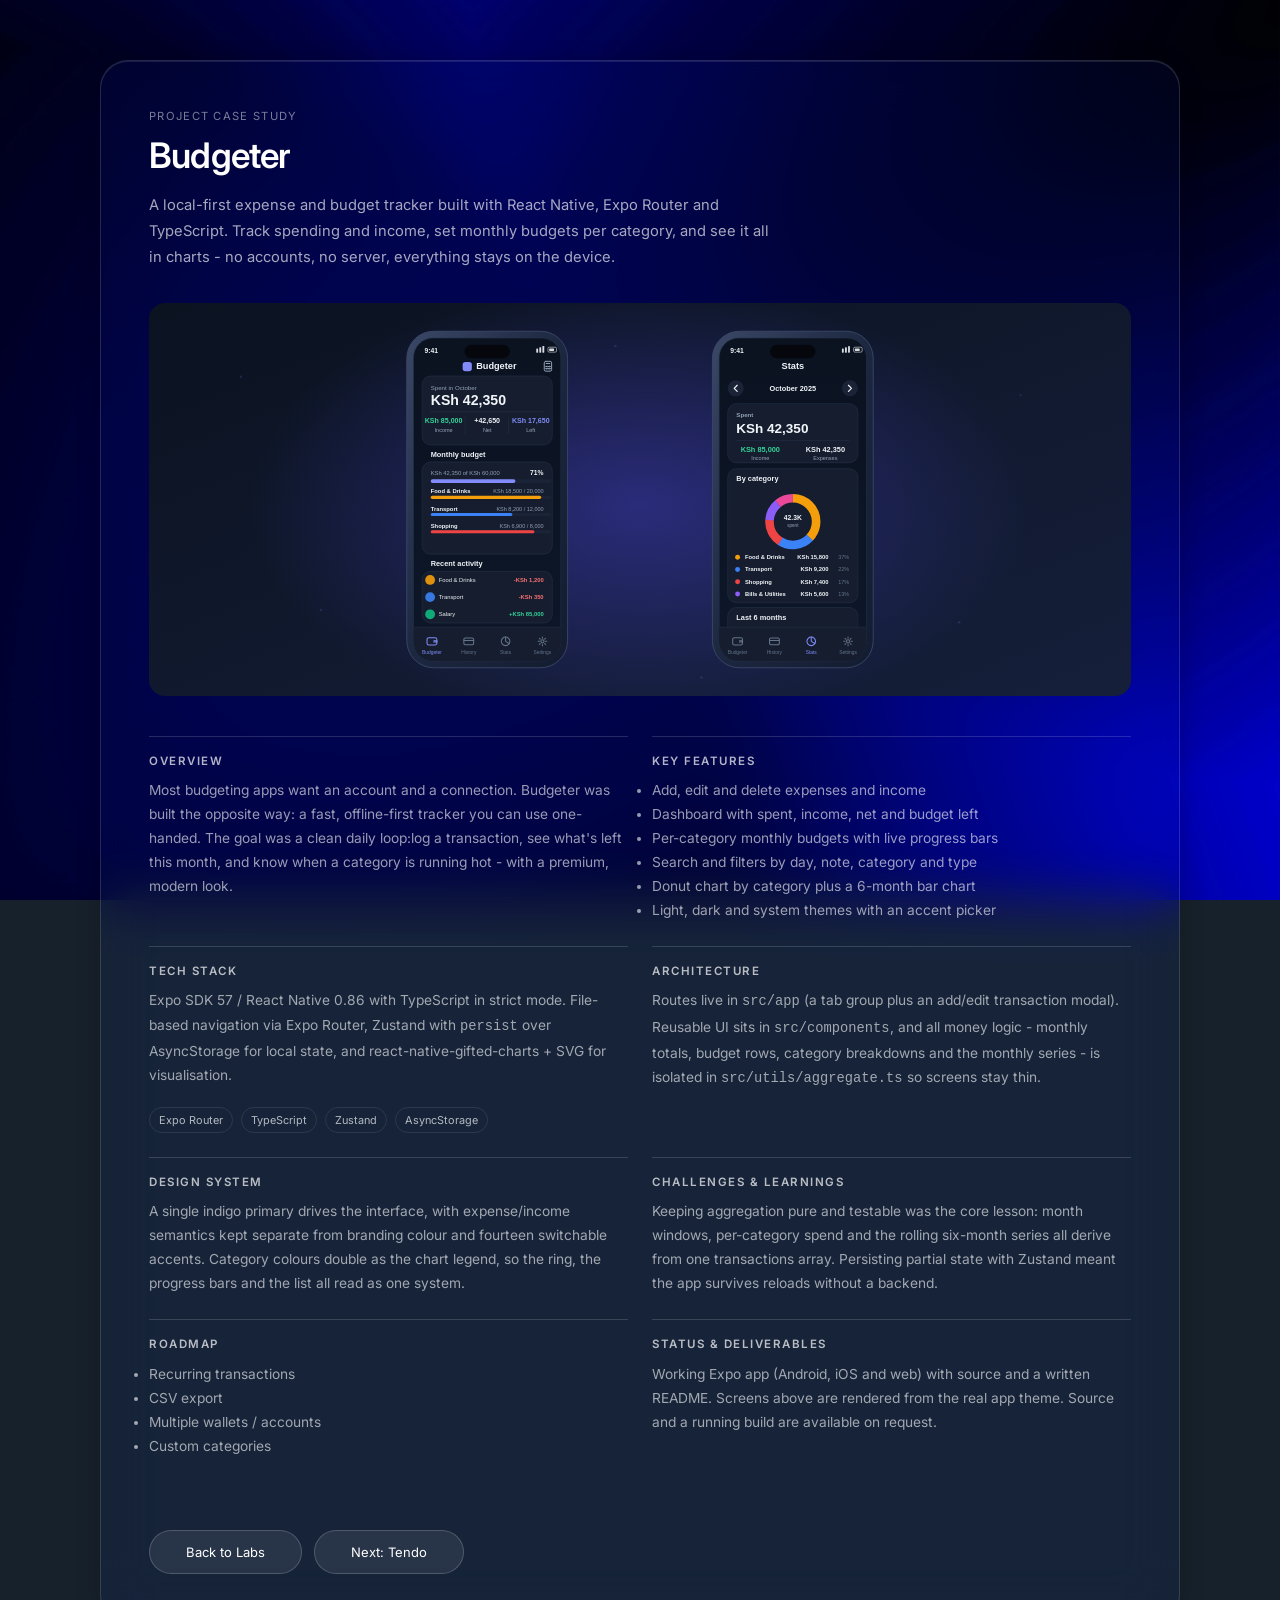
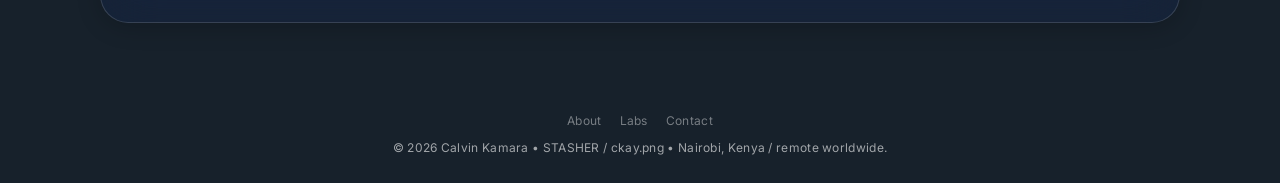
==== budgeter-case-study.html @ dcbf98bb "addition of the app case study" ====
<!doctype html>
<html lang="en">
  <head>
    <meta charset="UTF-8" />
    <meta name="viewport" content="width=device-width, initial-scale=1.0" />
    <meta
      name="description"
      content="Budgeter-  a local-first expense and budget tracker app case study by Calvin Kamara: React Native, Expo Router, TypeScript, Zustand and data visualisation."
    />
    <meta
      property="og:title"
      content="Budgeter - Expense & Budget Tracker | Calvin Kamara"
    />
    <meta
      property="og:description"
      content="Mobile app case study: transactions, per-category budgets, charts and offline storage built with Expo / React Native."
    />
    <meta property="og:type" content="article" />
    <meta property="og:image" content="./IMAGES/budgeter-app.svg" />
    <meta name="theme-color" content="#17212b" />
    <script type="application/ld+json">
      {
        "@context": "https://schema.org",
        "@type": "CreativeWork",
        "name": "Budgeter - Expense & Budget Tracker",
        "creator": { "@type": "Person", "name": "Calvin Kamara" },
        "about": [
          "React Native",
          "Expo Router",
          "TypeScript",
          "Mobile app design",
          "Data visualisation"
        ]
      }
    </script>
    <title>Budgeter - Expense & Budget Tracker | Calvin Kamara</title>
    <link rel="icon" type="image/png" href="./IMAGES/Stasher-logo-.webp" />
    <link rel="stylesheet" href="style.css" />
    <link
      href="https://fonts.googleapis.com/css2?family=Inter:wght@300;400;500;600&display=swap"
      rel="stylesheet"
    />
    <link rel="stylesheet" href="https://unpkg.com/aos@2.3.1/dist/aos.css" />
    <script src="https://unpkg.com/aos@2.3.1/dist/aos.js"></script>
  </head>
  <body>
    <div id="progress-bar"></div>

    <div
      class="lightbox-overlay"
      id="lightbox"
      role="dialog"
      aria-modal="true"
      aria-label="Image viewer"
    >
      <button
        class="lightbox-close"
        id="lightbox-close"
        aria-label="Close viewer"
      >
        &times;
      </button>
      <button
        class="lightbox-nav lightbox-prev"
        id="lightbox-prev"
        aria-label="Previous image"
      >
        &#8592;
      </button>
      <button
        class="lightbox-nav lightbox-next"
        id="lightbox-next"
        aria-label="Next image"
      >
        &#8594;
      </button>
      <figure class="lightbox-figure">
        <img
          class="lightbox-img"
          id="lightbox-img"
          src=""
          alt="Expanded case study render"
        />
        <figcaption class="lightbox-caption" id="lightbox-caption"></figcaption>
        <div class="lightbox-meta">
          <span class="lightbox-counter" id="lightbox-counter"></span>
        </div>
      </figure>
    </div>

    <main class="project-page">
      <article
        class="glass project-details-card project-page-card"
        data-aos="fade-up"
      >
        <p class="project-kicker">Project case study</p>
        <h1>Budgeter</h1>
        <p class="project-intro">
          A local-first expense and budget tracker built with React Native, Expo
          Router and TypeScript. Track spending and income, set monthly budgets
          per category, and see it all in charts - no accounts, no server,
          everything stays on the device.
        </p>

        <div class="case-hero">
          <img
            id="case-hero-img"
            src="./IMAGES/budgeter-app.svg"
            alt="Budgeter dashboard and stats screens shown on two phones"
            loading="eager"
            fetchpriority="high"
            data-caption="Budgeter - dashboard and stats. Click to expand."
          />
        </div>

        <div class="project-detail-grid">
          <div>
            <h2>Overview</h2>
            <p>
              Most budgeting apps want an account and a connection. Budgeter was
              built the opposite way: a fast, offline-first tracker you can use
              one-handed. The goal was a clean daily loop:log a transaction, see
              what's left this month, and know when a category is running hot -
              with a premium, modern look.
            </p>
          </div>

          <div>
            <h2>Key features</h2>
            <ul>
              <li>Add, edit and delete expenses and income</li>
              <li>Dashboard with spent, income, net and budget left</li>
              <li>Per-category monthly budgets with live progress bars</li>
              <li>Search and filters by day, note, category and type</li>
              <li>Donut chart by category plus a 6-month bar chart</li>
              <li>Light, dark and system themes with an accent picker</li>
            </ul>
          </div>

          <div>
            <h2>Tech stack</h2>
            <p>
              Expo SDK 57 / React Native 0.86 with TypeScript in strict mode.
              File-based navigation via Expo Router, Zustand with
              <code>persist</code> over AsyncStorage for local state, and
              react-native-gifted-charts + SVG for visualisation.
            </p>
            <div class="about-tags">
              <span class="project-tag">Expo Router</span>
              <span class="project-tag">TypeScript</span>
              <span class="project-tag">Zustand</span>
              <span class="project-tag">AsyncStorage</span>
            </div>
          </div>

          <div>
            <h2>Architecture</h2>
            <p>
              Routes live in <code>src/app</code> (a tab group plus an add/edit
              transaction modal). Reusable UI sits in
              <code>src/components</code>, and all money logic - monthly totals,
              budget rows, category breakdowns and the monthly series - is
              isolated in <code>src/utils/aggregate.ts</code> so screens stay
              thin.
            </p>
          </div>

          <div>
            <h2>Design system</h2>
            <p>
              A single indigo primary drives the interface, with expense/income
              semantics kept separate from branding colour and fourteen
              switchable accents. Category colours double as the chart legend,
              so the ring, the progress bars and the list all read as one
              system.
            </p>
          </div>

          <div>
            <h2>Challenges &amp; learnings</h2>
            <p>
              Keeping aggregation pure and testable was the core lesson: month
              windows, per-category spend and the rolling six-month series all
              derive from one transactions array. Persisting partial state with
              Zustand meant the app survives reloads without a backend.
            </p>
          </div>

          <div>
            <h2>Roadmap</h2>
            <ul>
              <li>Recurring transactions</li>
              <li>CSV export</li>
              <li>Multiple wallets / accounts</li>
              <li>Custom categories</li>
            </ul>
          </div>

          <div>
            <h2>Status &amp; deliverables</h2>
            <p>
              Working Expo app (Android, iOS and web) with source and a written
              README. Screens above are rendered from the real app theme. Source
              and a running build are available on request.
            </p>
          </div>
        </div>

        <div class="case-nav">
          <a class="project-page-back" href="index.html#lab"> Back to Labs </a>
          <a class="project-page-back" href="tendo-case-study.html">
            Next: Tendo
          </a>
        </div>
      </article>
    </main>

    <footer class="footer">
      <div class="footer-inner">
        <div class="footer-links">
          <a href="index.html#about">About</a>
          <a href="index.html#lab">Labs</a>
          <a href="index.html#contact">Contact</a>
        </div>
        <p>
          © <span id="current-year"></span> Calvin Kamara • STASHER / ckay.png •
          Nairobi, Kenya / remote worldwide.
        </p>
      </div>
    </footer>

    <button class="back-top" id="back-top" aria-label="Back to top">
      &#8593;
    </button>

    <script>
      document.getElementById("current-year").textContent =
        new Date().getFullYear();
      if (window.AOS) AOS.init({ duration: 800, once: true, offset: 80 });
      // Progress + back-to-top
      const backTop = document.getElementById("back-top");
      window.addEventListener(
        "scroll",
        () => {
          const st = document.documentElement.scrollTop;
          const sh =
            document.documentElement.scrollHeight -
            document.documentElement.clientHeight;
          const bar = document.getElementById("progress-bar");
          if (bar) bar.style.width = (st / sh) * 100 + "%";
          if (backTop) backTop.classList.toggle("show", st > 600);
        },
        { passive: true },
      );
      if (backTop)
        backTop.addEventListener("click", () =>
          window.scrollTo({ top: 0, behavior: "smooth" }),
        );
      // Single-image lightbox for hero
      (function () {
        const overlay = document.getElementById("lightbox");
        const img = document.getElementById("lightbox-img");
        const cap = document.getElementById("lightbox-caption");
        const cnt = document.getElementById("lightbox-counter");
        const hero = document.getElementById("case-hero-img");
        if (!overlay || !hero) return;
        function open() {
          img.src = hero.src;
          img.alt = hero.alt;
          if (cap) cap.textContent = hero.dataset.caption || hero.alt;
          if (cnt) cnt.textContent = "1 / 1";
          overlay.classList.add("active");
          document.body.style.overflow = "hidden";
        }
        function close() {
          overlay.classList.remove("active");
          document.body.style.overflow = "";
        }
        hero.style.cursor = "zoom-in";
        hero.addEventListener("click", open);
        document
          .getElementById("lightbox-close")
          .addEventListener("click", close);
        document.getElementById("lightbox-prev").style.display = "none";
        document.getElementById("lightbox-next").style.display = "none";
        overlay.addEventListener("click", (e) => {
          if (e.target === overlay) close();
        });
        document.addEventListener("keydown", (e) => {
          if (e.key === "Escape") close();
        });
      })();
    </script>
  </body>
</html>
---- style.css ----
/* ══════════════════════════════
   BASE
   ══════════════════════════════ */
* {
  margin: 0;
  padding: 0;
  box-sizing: border-box;
}

html {
  scroll-behavior: smooth;
}

body {
  font-family: "Inter", sans-serif;
  width: 100%;
  overflow-x: hidden;
  color: white;
  background-color: #17212b;
}

body::before {
  content: "";
  position: fixed;
  inset: 0;
  background-image: url("./IMAGES/bg6.jpg");
  background-size: cover;
  background-position: center;
  background-repeat: no-repeat;
  background-attachment: fixed;
  z-index: -1;
}

/* ══════════════════════════════
   LIQUID GLASS TOKEN
   ══════════════════════════════ */
.glass,
.hero-card,
.glass-section,
.contact-card,
.service-card,
.testimonial-card,
.logos-slider,
.dropdown-menu,
.nav-glass,
.glass-card {
  background: rgba(7, 62, 243, 0.06);
  backdrop-filter: blur(28px) saturate(100%) brightness(1.05);
  -webkit-backdrop-filter: blur(28px) saturate(100%) brightness(1.05);
  border: 1px solid rgba(255, 255, 255, 0.14);
  box-shadow:
    0 4px 24px rgba(0, 0, 0, 0.2),
    inset 0 1px 0 rgba(255, 255, 255, 0.1);
}

/* ══════════════════════════════
   PROGRESS BAR
   ══════════════════════════════ */
#progress-bar {
  position: fixed;
  top: 0;
  left: 0;
  height: 2px;
  width: 0%;
  background: rgba(255, 255, 255, 0.6);
  z-index: 9999;
  transition: width 0.1s ease;
}

/* ══════════════════════════════
   HEADER / LOGO
   ══════════════════════════════ */
header {
  position: fixed;
  top: -50px;
  left: 30px;
  z-index: 1000;
}

.logo img {
  height: 200px;
  width: auto;
  display: block;
  /* Static hue matched to bg6.jpg deep navy blue — cycling removed */
  animation: none;
  filter: hue-rotate(-22deg) saturate(1.25) brightness(0.9) contrast(1.05);
  mix-blend-mode: screen;
  opacity: 0.96;
}

/* ══════════════════════════════
   NAVBAR — DESKTOP
   ══════════════════════════════ */
.navbar {
  position: fixed;
  top: 20px;
  right: 30px;
  z-index: 1000;
  display: flex;
  justify-content: flex-end;
}

.nav-glass {
  display: flex;
  align-items: center;
  padding: 12px 24px;
  border-radius: 999px;
}

.nav-links {
  display: flex;
  gap: 28px;
  list-style: none;
  font-size: 14px;
}

.nav-links li {
  cursor: pointer;
  transition: 0.2s ease;
}

.nav-links a {
  text-decoration: none;
  color: white;
  opacity: 0.6;
  transition: 0.2s ease;
  font-weight: 400;
}

.nav-links a:hover,
.nav-links a.active {
  opacity: 1;
  font-weight: 500;
}

.nav-contact-btn {
  margin-left: 24px;
  padding: 9px 20px;
  background: rgba(255, 255, 255, 0.1);
  border: 1px solid rgba(255, 255, 255, 0.18);
  border-radius: 999px;
  color: white;
  font-size: 13px;
  text-decoration: none;
  transition: all 0.2s ease;
  white-space: nowrap;
}

.nav-contact-btn:hover {
  background: rgba(255, 255, 255, 0.18);
  transform: translateY(-1px);
}

/* ══════════════════════════════
   HAMBURGER — hidden on desktop
   ══════════════════════════════ */
.hamburger {
  display: none;
  position: fixed;
  top: 20px;
  right: 30px;
  z-index: 1001;
  background: rgba(255, 255, 255, 0.08);
  backdrop-filter: blur(20px);
  -webkit-backdrop-filter: blur(20px);
  border: 1px solid rgba(255, 255, 255, 0.14);
  border-radius: 12px;
  color: white;
  font-size: 1.3rem;
  cursor: pointer;
  padding: 8px 14px;
  transition: background 0.2s ease;
}

.hamburger:hover {
  background: rgba(255, 255, 255, 0.14);
}

/* ══════════════════════════════
   DROPDOWN MENU
   ══════════════════════════════ */
.dropdown-menu {
  display: none;
  position: fixed;
  top: 68px;
  right: 30px;
  z-index: 9998;
  border-radius: 20px;
  padding: 10px 0;
  min-width: 180px;
}

.dropdown-menu.active {
  display: block;
  animation: dropdown-in 0.2s ease;
}

@keyframes dropdown-in {
  from {
    opacity: 0;
    transform: translateY(-8px);
  }
  to {
    opacity: 1;
    transform: translateY(0);
  }
}

.dropdown-menu ul {
  list-style: none;
  display: flex;
  flex-direction: column;
}

.dropdown-menu ul li a {
  display: block;
  padding: 11px 24px;
  text-decoration: none;
  color: white;
  font-size: 0.92rem;
  opacity: 0.7;
  transition:
    opacity 0.2s ease,
    background 0.2s ease;
}

.dropdown-menu ul li a:hover {
  opacity: 1;
  background: rgba(255, 255, 255, 0.06);
}

/* ══════════════════════════════
   HERO
   ══════════════════════════════ */
.hero {
  min-height: 92svh;
  display: flex;
  justify-content: center;
  align-items: center;
  padding: 20px;
}

.hero-card {
  padding: 56px;
  width: 900px;
  max-width: 95vw;
  display: flex;
  align-items: center;
  gap: 40px;
  color: white;
  border-radius: 28px;
}

.hero-left {
  flex: 1;
  display: flex;
  flex-direction: column;
  align-items: flex-start;
  gap: 16px;
}

.hero-title {
  font-size: 2.4rem;
  font-weight: 600;
  color: white;
  letter-spacing: -0.5px;
  line-height: 1.1;
}

.hero-left p {
  font-size: 0.95rem;
  opacity: 0.78;
  color: white;
  text-shadow: 0 1px 12px rgba(0, 0, 0, 0.35);
}

.hero-left button {
  padding: 12px 32px;
  background: rgba(255, 255, 255, 0.1);
  border: 1px solid rgba(255, 255, 255, 0.18);
  border-radius: 999px;
  color: white;
  font-size: 13px;
  font-family: "Inter", sans-serif;
  cursor: pointer;
  transition: all 0.2s ease;
}

.hero-left button:hover {
  background: rgba(255, 255, 255, 0.18);
  transform: translateY(-2px);
}

.hero-divider {
  width: 1px;
  height: 160px;
  background: rgba(255, 255, 255, 0.12);
  flex-shrink: 0;
}

.hero-right {
  flex: 1;
  display: flex;
  flex-direction: column;
  gap: 28px;
}

.hero-bio {
  font-size: 0.92rem;
  line-height: 1.75;
  opacity: 0.82;
  color: white;
  text-shadow: 0 1px 12px rgba(0, 0, 0, 0.35);
}

.stat-bar {
  display: flex;
  gap: 24px;
}

.stat-item {
  display: flex;
  flex-direction: column;
  gap: 4px;
}

.stat-number {
  font-size: 1.8rem;
  font-weight: 600;
  color: white;
}

.stat-label {
  font-size: 0.7rem;
  opacity: 0.45;
  color: white;
  text-transform: uppercase;
  letter-spacing: 1.2px;
}

.hero-accent {
  display: block;
  font-size: 1.5rem;
  font-weight: 400;
  opacity: 0.7;
  letter-spacing: -0.3px;
}

/* ══════════════════════════════
   ABOUT / TIMELINE
   ══════════════════════════════ */
.about-section {
  padding: 20px 100px 60px;
  max-width: 1400px;
  margin: 0 auto;
}

.about-card {
  display: grid;
  grid-template-columns: 1.1fr 1fr;
  gap: 48px;
  padding: 56px;
  border-radius: 28px;
}

.about-head {
  grid-column: 1 / -1;
}

.section-label {
  font-size: 0.72rem;
  text-transform: uppercase;
  letter-spacing: 1.5px;
  opacity: 0.45;
  margin-bottom: 12px;
}

.section-title-left {
  font-size: 2.2rem;
  font-weight: 600;
  letter-spacing: -0.8px;
  line-height: 1.15;
  margin-bottom: 18px;
}

.about-text {
  font-size: 0.92rem;
  line-height: 1.75;
  opacity: 0.65;
}

.about-tags {
  display: flex;
  flex-wrap: wrap;
  gap: 8px;
  margin-top: 20px;
}

.timeline {
  display: flex;
  flex-direction: column;
  gap: 0;
  border-left: 1px solid rgba(255, 255, 255, 0.14);
  padding-left: 24px;
}

.timeline-item {
  display: flex;
  flex-direction: column;
  gap: 4px;
  padding: 16px 0;
  border-bottom: 1px solid rgba(255, 255, 255, 0.08);
}

.timeline-item:last-child {
  border-bottom: none;
}

.timeline-date {
  font-size: 0.7rem;
  text-transform: uppercase;
  letter-spacing: 1.2px;
  opacity: 0.45;
}

.timeline-title {
  font-size: 0.92rem;
  font-weight: 600;
}

.timeline-desc {
  font-size: 0.82rem;
  opacity: 0.55;
  line-height: 1.6;
}

/* ══════════════════════════════
   LOGO SLIDER
   ══════════════════════════════ */
.partners-section {
  padding: 60px 100px;
}

.section-title {
  text-align: center;
  margin-bottom: 1.5rem;
}

.section-title h3 {
  font-size: 1.8rem;
  font-weight: 600;
  color: white;
  opacity: 0.9;
  letter-spacing: -0.3px;
}

.logos-slider {
  overflow: hidden;
  border-radius: 20px;
  padding: 1rem 2rem;
  width: 100%;
  max-width: 1200px;
  margin-inline: auto;
}

.overflow {
  display: flex;
  padding: 0.5rem 1rem;
  overflow: hidden;
  width: 100%;
}

.logos-wrapper {
  display: flex;
  align-items: center;
  min-width: max-content;
  animation: logoloop 30s linear infinite;
}

.logo-item {
  padding: 1rem;
  display: grid;
  place-items: center;
  border-radius: 1rem;
  flex-shrink: 0;
}

.logo-item img {
  height: 3rem;
  width: auto;
  margin-inline: 2rem;
  opacity: 0.6;
  transition: opacity 0.2s ease;
}

.logos-slider:hover .logos-wrapper {
  animation-play-state: paused;
}
.logo-item img:hover {
  opacity: 1;
}

@keyframes logoloop {
  0% {
    transform: translateX(0);
  }
  100% {
    transform: translateX(-50%);
  }
}

/* ══════════════════════════════
   TESTIMONIALS
   ══════════════════════════════ */
.testimonials-section {
  padding: 60px 100px;
}

.testimonial-card {
  padding: 32px;
  display: flex;
  flex-direction: column;
  gap: 20px;
  border-radius: 24px;
  transition: transform 0.3s ease;
}

.testimonial-card:hover {
  transform: translateY(-5px);
}

.testimonial-text {
  font-size: 0.92rem;
  line-height: 1.75;
  opacity: 0.7;
  color: white;
  flex: 1;
}

.testimonial-text::before {
  content: '"';
  font-size: 2.5rem;
  line-height: 0;
  vertical-align: -0.4em;
  opacity: 0.25;
  margin-right: 4px;
}

.testimonial-author {
  display: flex;
  align-items: center;
  gap: 12px;
}

.author-avatar {
  width: 40px;
  height: 40px;
  border-radius: 50%;
  background: rgba(255, 255, 255, 0.08);
  border: 1px solid rgba(255, 255, 255, 0.14);
  display: flex;
  align-items: center;
  justify-content: center;
  font-size: 12px;
  font-weight: 600;
  color: white;
  flex-shrink: 0;
  overflow: hidden;
}

.author-avatar img {
  width: 100%;
  height: 100%;
  object-fit: cover;
}

.author-name {
  display: block;
  font-size: 0.88rem;
  font-weight: 600;
  color: white;
}

.author-role {
  display: block;
  font-size: 0.75rem;
  opacity: 0.45;
  color: white;
}

/* ══════════════════════════════
   PROJECT CARDS
   ══════════════════════════════ */
.projects {
  display: grid;
  grid-template-columns: repeat(2, 1fr);
  gap: 20px;
  padding: 60px 100px;
}

.card {
  padding: 44px;
  color: white;
  border-radius: 24px;
}

.card h3 {
  font-size: 1.2rem;
  font-weight: 600;
  margin-bottom: 6px;
  color: white;
}

.card-category {
  font-size: 0.72rem;
  text-transform: uppercase;
  letter-spacing: 1.5px;
  opacity: 0.35;
  margin-bottom: 12px;
  color: white;
}

.card-desc {
  font-size: 0.86rem;
  line-height: 1.75;
  opacity: 0.6;
  color: white;
  margin-top: 8px;
}

/* ══════════════════════════════
   SHARED CARDS (Lab + case study)
   ══════════════════════════════ */
.glass-card {
  border-radius: 24px;
  overflow: hidden;
  transition:
    transform 0.3s ease,
    border-color 0.3s ease,
    background 0.3s ease;
}

.inline-link {
  color: white;
  text-underline-offset: 3px;
}

.case-hero {
  margin-top: 32px;
  display: flex;
  flex-direction: column;
  gap: 12px;
}

.case-hero img {
  width: 100%;
  border-radius: 16px;
  object-fit: cover;
  max-height: 420px;
}

.case-caption {
  font-size: 0.8rem;
  opacity: 0.55;
  line-height: 1.6;
}

.case-nav {
  display: flex;
  gap: 12px;
  flex-wrap: wrap;
  margin-top: 36px;
}

.project-thumb-badge {
  position: absolute;
  top: 18px;
  right: 18px;
  z-index: 1;
  padding: 6px 10px;
  border: 1px solid rgba(255, 255, 255, 0.24);
  border-radius: 999px;
  background: rgba(0, 0, 0, 0.18);
  font-size: 0.68rem;
  text-transform: uppercase;
  letter-spacing: 1px;
}

.project-cat {
  font-size: 0.7rem;
  text-transform: uppercase;
  letter-spacing: 1.3px;
  opacity: 0.48;
  margin-bottom: 10px;
}

.project-name {
  font-size: 1.2rem;
  font-weight: 600;
  line-height: 1.3;
}

.project-desc {
  font-size: 0.86rem;
  line-height: 1.7;
  opacity: 0.58;
  margin-top: 10px;
}

.project-tags {
  display: flex;
  flex-wrap: wrap;
  gap: 8px;
}

.project-tag {
  padding: 5px 9px;
  border: 1px solid rgba(255, 255, 255, 0.14);
  border-radius: 999px;
  font-size: 0.68rem;
  opacity: 0.68;
}

.project-open-btn {
  display: inline-block;
  align-self: flex-start;
  padding: 12px 22px;
  background: rgba(255, 255, 255, 0.08);
  border: 1px solid rgba(255, 255, 255, 0.18);
  border-radius: 999px;
  color: white;
  font-size: 13px;
  font-family: "Inter", sans-serif;
  text-decoration: none;
  transition: all 0.2s ease;
}

a.lab-card:hover .project-open-btn {
  background: rgba(255, 255, 255, 0.16);
  transform: translateY(-2px);
}

/* ══════════════════════════════
   PROJECT DETAILS
   ══════════════════════════════ */
.project-details-card {
  position: relative;
  width: 100%;
  max-width: 1200px;
  padding: 48px;
  border-radius: 28px;
  background: rgba(7, 62, 243, 0.06);
  backdrop-filter: blur(28px) saturate(100%) brightness(1.05);
  -webkit-backdrop-filter: blur(28px) saturate(100%) brightness(1.05);
  border: 1px solid rgba(255, 255, 255, 0.14);
  box-shadow:
    0 4px 24px rgba(0, 0, 0, 0.2),
    inset 0 1px 0 rgba(255, 255, 255, 0.1);
}

.project-kicker {
  margin-bottom: 12px;
  font-size: 0.7rem;
  text-transform: uppercase;
  letter-spacing: 1.3px;
  opacity: 0.48;
}

.project-details-card h2,
.project-page-card h1 {
  max-width: 600px;
  font-size: 2.2rem;
  font-weight: 600;
  letter-spacing: -0.8px;
  line-height: 1.15;
}

.project-intro {
  max-width: 620px;
  margin-top: 18px;
  font-size: 0.92rem;
  line-height: 1.75;
  opacity: 0.65;
}

.project-detail-grid {
  display: grid;
  grid-template-columns: repeat(2, minmax(0, 1fr));
  gap: 24px;
  margin-top: 40px;
}

.project-detail-grid > div {
  padding-top: 18px;
  border-top: 1px solid rgba(255, 255, 255, 0.15);
}

.project-detail-grid h2,
.project-detail-grid h3 {
  margin-bottom: 10px;
  font-size: 0.72rem;
  text-transform: uppercase;
  letter-spacing: 1.5px;
  opacity: 0.7;
}

.project-detail-grid p,
.project-detail-grid li {
  font-size: 0.86rem;
  line-height: 1.75;
  opacity: 0.6;
}

.project-detail-grid ol {
  padding-left: 18px;
}

.project-page {
  min-height: 100vh;
  display: flex;
  align-items: center;
  justify-content: center;
  padding: 60px 100px;
}

.project-page-card {
  width: 100%;
}

.project-page-back {
  display: inline-block;
  margin-top: 36px;
  padding: 13px 36px;
  border: 1px solid rgba(255, 255, 255, 0.18);
  border-radius: 999px;
  color: white;
  background: rgba(255, 255, 255, 0.08);
  text-decoration: none;
  font-size: 13px;
  font-family: "Inter", sans-serif;
  transition:
    background 0.2s ease,
    transform 0.2s ease;
}

.project-page-back:hover {
  background: rgba(255, 255, 255, 0.16);
  transform: translateY(-2px);
}

/* ══════════════════════════════
   PANELS
   ══════════════════════════════ */
.panel {
  min-height: 100vh;
  display: flex;
  align-items: center;
  justify-content: center;
  padding: 80px 30px;
  position: relative;
}

.glass-section {
  width: 85%;
  max-width: 1200px;
  min-height: 70vh;
  padding: 50px;
  border-radius: 28px;
  display: flex;
  align-items: center;
  justify-content: center;
  position: relative;
  overflow: hidden;
  color: white;
}

.gallery-title {
  font-size: 1.6rem;
  font-weight: 600;
  letter-spacing: -0.5px;
  opacity: 0.92;
  color: white;
  position: static;
  margin-bottom: 8px;
  text-shadow: 0 1px 12px rgba(0, 0, 0, 0.35);
}

.contact-title {
  font-size: 2.2rem;
  font-weight: 600;
  margin-bottom: 10px;
  letter-spacing: -0.5px;
  color: white;
}

.glass-section.masonry-section {
  flex-direction: column;
  align-items: flex-start;
  justify-content: flex-start;
  padding: 50px;
  overflow-y: auto;
}

/* ══════════════════════════════
   MASONRY GRID
   ══════════════════════════════ */
.masonry-grid {
  columns: 3;
  column-gap: 14px;
  width: 100%;
  margin-top: 16px;
}

.masonry-item {
  break-inside: avoid;
  margin-bottom: 14px;
  border-radius: 16px;
  overflow: hidden;
  cursor: pointer;
  transition:
    transform 0.3s ease,
    opacity 0.3s ease;
}

.masonry-item:hover {
  transform: scale(1.02);
  opacity: 0.88;
}

.masonry-item img {
  width: 100%;
  height: auto;
  display: block;
  border-radius: 16px;
}

/* ══════════════════════════════
   LIGHTBOX
   ══════════════════════════════ */
.lightbox-overlay {
  display: none;
  position: fixed;
  inset: 0;
  background: rgba(0, 0, 0, 0.8);
  backdrop-filter: blur(20px);
  -webkit-backdrop-filter: blur(20px);
  z-index: 9999;
  align-items: center;
  justify-content: center;
}

.lightbox-overlay.active {
  display: flex;
}

.lightbox-img {
  max-width: 90vw;
  max-height: 90vh;
  border-radius: 20px;
  object-fit: contain;
  box-shadow: 0 20px 60px rgba(0, 0, 0, 0.5);
  animation: lightbox-in 0.25s ease;
}

@keyframes lightbox-in {
  from {
    opacity: 0;
    transform: scale(0.95);
  }
  to {
    opacity: 1;
    transform: scale(1);
  }
}

.lightbox-close {
  position: fixed;
  top: 24px;
  right: 32px;
  font-size: 2.2rem;
  color: white;
  cursor: pointer;
  opacity: 0.6;
  transition: opacity 0.2s ease;
  line-height: 1;
  background: none;
  border: none;
}

.lightbox-close:hover {
  opacity: 1;
}

/* ══════════════════════════════
   CONTACT
   ══════════════════════════════ */
.contact-section {
  min-height: 100vh;
  display: flex;
  align-items: center;
  justify-content: center;
  padding: 80px 30px;
}

.contact-card {
  width: 85%;
  max-width: 700px;
  padding: 56px;
  text-align: center;
  border-radius: 28px;
}

.contact-card > p {
  opacity: 0.5;
  margin-bottom: 40px;
  font-size: 0.95rem;
}

.contact-icons {
  display: flex;
  justify-content: center;
  gap: 20px;
  flex-wrap: wrap;
  margin-top: 36px;
  margin-bottom: 16px;
}

.contact-link {
  display: flex;
  flex-direction: column;
  align-items: center;
  gap: 8px;
  text-decoration: none;
  color: white;
  opacity: 0.65;
  transition: all 0.2s ease;
}

.contact-link:hover {
  opacity: 1;
  transform: translateY(-4px);
}

.contact-icon-box {
  width: 58px;
  height: 58px;
  border-radius: 16px;
  display: flex;
  align-items: center;
  justify-content: center;
  background: rgba(255, 255, 255, 0.08);
  border: 1px solid rgba(255, 255, 255, 0.14);
  transition: background 0.2s ease;
}

.contact-link:hover .contact-icon-box {
  background: rgba(255, 255, 255, 0.16);
}

.contact-icon-box img {
  width: 26px;
  height: 26px;
  object-fit: contain;
}

.contact-link span {
  font-size: 11px;
  opacity: 0.6;
}

.cv-wrapper {
  display: flex;
  justify-content: center;
  margin-top: 40px;
  gap: 12px;
  flex-wrap: wrap;
}

.cv-download-btn {
  display: inline-block;
  padding: 13px 36px;
  background: rgba(255, 255, 255, 0.08);
  border: 1px solid rgba(255, 255, 255, 0.18);
  border-radius: 999px;
  color: white;
  font-size: 13px;
  font-family: "Inter", sans-serif;
  text-decoration: none;
  transition: all 0.2s ease;
}

.cv-download-btn:hover {
  background: rgba(255, 255, 255, 0.16);
  transform: translateY(-2px);
}

/* ══════════════════════════════
   GALLERY / CARDS POLISH
   ══════════════════════════════ */
.lightbox-figure {
  display: flex;
  flex-direction: column;
  align-items: center;
  gap: 12px;
  max-width: 90vw;
}

.lightbox-caption {
  font-size: 0.85rem;
  opacity: 0.7;
  text-align: center;
}

/* ══════════════════════════════
   PROCESS + FAQ + SERVICES NOTE
   ══════════════════════════════ */
.process-section {
  padding: 20px 100px 60px;
  max-width: 1400px;
  margin: 0 auto;
}

.process-card {
  padding: 56px;
  border-radius: 28px;
}

.process-grid {
  display: grid;
  grid-template-columns: repeat(4, 1fr);
  gap: 16px;
  margin: 32px 0 40px;
}

.process-step {
  padding: 20px;
  border-radius: 18px;
  background: rgba(255, 255, 255, 0.05);
  border: 1px solid rgba(255, 255, 255, 0.1);
}

.process-num {
  font-size: 0.7rem;
  letter-spacing: 1.5px;
  opacity: 0.45;
}

.process-step h4 {
  margin: 8px 0 6px;
  font-size: 1rem;
}

.process-step p {
  font-size: 0.83rem;
  line-height: 1.65;
  opacity: 0.6;
}

.faq-list {
  display: flex;
  flex-direction: column;
  gap: 10px;
}

.faq-item {
  border: 1px solid rgba(255, 255, 255, 0.12);
  border-radius: 16px;
  padding: 16px 20px;
  background: rgba(255, 255, 255, 0.04);
}

.faq-item summary {
  cursor: pointer;
  font-weight: 600;
  font-size: 0.92rem;
}

.faq-item p {
  margin-top: 10px;
  font-size: 0.86rem;
  line-height: 1.7;
  opacity: 0.65;
}

.cv-centered {
  justify-content: center;
  text-align: center;
}

.cv-centered .cv-download-btn {
  margin-inline: auto;
}

/* ══════════════════════════════
   FOOTER
   ══════════════════════════════ */
.footer {
  text-align: center;
  padding: 30px;
  font-size: 12px;
  opacity: 0.85;
  color: white;
  letter-spacing: 0.3px;
}

.footer-inner {
  display: flex;
  flex-direction: column;
  gap: 12px;
  align-items: center;
  opacity: 0.7;
}

.footer-links {
  display: flex;
  gap: 18px;
  flex-wrap: wrap;
  justify-content: center;
}

.footer-links a {
  color: white;
  text-decoration: none;
  opacity: 0.7;
}

.footer-links a:hover {
  opacity: 1;
}

/* ══════════════════════════════
   MOBILE
   ══════════════════════════════ */
@media (max-width: 768px) {
  /* Hide desktop nav, show hamburger */
  .navbar {
    display: none;
  }
  .hamburger {
    display: block;
  }

  /* Hero */
  .hero-card {
    flex-direction: column;
    padding: 32px 24px;
    gap: 24px;
  }

  .hero-divider {
    width: 100%;
    height: 1px;
  }

  .hero-left {
    align-items: center;
    text-align: center;
  }
  .hero-right {
    align-items: center;
    text-align: center;
  }
  .stat-bar {
    justify-content: center;
    gap: 20px;
  }

  /* Sections */
  .partners-section,
  .testimonials-section,
  .about-section,
  .process-section {
    padding: 40px 20px;
  }

  .about-card,
  .process-card {
    grid-template-columns: 1fr;
    padding: 32px 24px;
    gap: 28px;
  }

  .section-title-left {
    font-size: 1.7rem;
  }

  .process-grid {
    grid-template-columns: 1fr;
  }

  .section-title h3 {
    font-size: 1.4rem;
  }

  .projects {
    grid-template-columns: 1fr;
    padding: 40px 20px;
  }

  .card {
    padding: 28px;
  }

  .project-page {
    padding: 40px 20px;
  }

  .cv-wrapper {
    flex-direction: column;
    align-items: stretch;
    text-align: center;
  }

  .project-details-card {
    padding: 40px 24px 28px;
  }

  .project-detail-grid {
    grid-template-columns: 1fr;
    gap: 20px;
    margin-top: 28px;
  }

  /* Panels */
  .panel {
    padding: 60px 16px;
  }

  .glass-section {
    width: 100%;
    padding: 28px 20px;
  }

  .masonry-grid {
    columns: 2;
    margin-top: 16px;
  }

  /* Contact */
  .contact-card {
    width: 100%;
    padding: 32px 24px;
  }
  .contact-icons {
    gap: 14px;
  }
}

/* ══════════════════════════════
   ADDITIONS ONLY (appended, no existing rules touched)
   ══════════════════════════════ */

/* Lightbox nav + meta */
.lightbox-nav {
  position: fixed;
  top: 50%;
  transform: translateY(-50%);
  z-index: 10000;
  width: 48px;
  height: 48px;
  border-radius: 50%;
  border: 1px solid rgba(255, 255, 255, 0.22);
  background: rgba(255, 255, 255, 0.1);
  color: #fff;
  font-size: 1.3rem;
  cursor: pointer;
  backdrop-filter: blur(12px);
}
.lightbox-prev {
  left: 22px;
}
.lightbox-next {
  right: 22px;
}
.lightbox-nav:hover {
  background: rgba(255, 255, 255, 0.2);
}
.lightbox-meta {
  display: flex;
  align-items: center;
  gap: 14px;
  justify-content: center;
}
.lightbox-counter {
  font-size: 0.78rem;
  opacity: 0.6;
}

/* Floating back-to-top — circular glass arrow, matches lightbox/testi arrows */
.back-top {
  position: fixed;
  bottom: 24px;
  left: 24px;
  z-index: 9000;
  width: 48px;
  height: 48px;
  border-radius: 50%;
  border: 1px solid rgba(255, 255, 255, 0.22);
  background: rgba(255, 255, 255, 0.1);
  backdrop-filter: blur(12px);
  -webkit-backdrop-filter: blur(12px);
  color: #fff;
  font-size: 1.3rem;
  line-height: 1;
  cursor: pointer;
  opacity: 0;
  pointer-events: none;
  transition:
    opacity 0.25s ease,
    background 0.2s ease,
    transform 0.2s ease;
}
.back-top:hover {
  background: rgba(255, 255, 255, 0.2);
  transform: translateY(-2px);
}
.back-top.show {
  opacity: 1;
  pointer-events: auto;
}

/* Testimonial carousel with side arrows + swipe */
.testi-carousel {
  display: flex;
  align-items: stretch;
  gap: 14px;
  margin-top: 40px;
  max-width: 1200px;
  margin-inline: auto;
}
.testi-track.testimonials-grid {
  flex: 1;
  display: flex;
  gap: 20px;
  overflow-x: auto;
  scroll-snap-type: x mandatory;
  scroll-behavior: smooth;
  padding: 4px 4px 12px;
  margin-top: 0;
  scrollbar-width: none;
}
.testi-track.testimonials-grid::-webkit-scrollbar {
  display: none;
}
.testi-track .testimonial-card {
  flex: 0 0 calc(33.333% - 14px);
  min-width: 280px;
  scroll-snap-align: start;
}
.testi-arrow {
  flex-shrink: 0;
  align-self: center;
  width: 48px;
  height: 48px;
  border-radius: 50%;
  border: 1px solid rgba(255, 255, 255, 0.2);
  background: rgba(255, 255, 255, 0.08);
  backdrop-filter: blur(14px);
  color: #fff;
  font-size: 1.2rem;
  cursor: pointer;
  transition:
    background 0.2s ease,
    transform 0.2s ease;
}
.testi-arrow:hover {
  background: rgba(255, 255, 255, 0.18);
  transform: translateY(-2px);
}

a:focus-visible,
button:focus-visible,
input:focus-visible {
  outline: 2px solid rgba(255, 255, 255, 0.7);
  outline-offset: 2px;
}

@media (max-width: 768px) {
  .lightbox-prev {
    left: 10px;
  }
  .lightbox-next {
    right: 10px;
  }
  .lightbox-nav {
    width: 42px;
    height: 42px;
  }
  .back-top {
    bottom: 16px;
    left: 16px;
  }
  .testi-track .testimonial-card {
    flex-basis: 85%;
  }
  .testi-arrow {
    width: 42px;
    height: 42px;
  }
  .lab-panel {
    padding: 32px 24px;
  }
  .lab-cards {
    grid-template-columns: 1fr;
  }
  .lab-card-img,
  .lab-card--featured .lab-card-img {
    height: 200px;
  }
  .lab-card-imgs {
    grid-template-columns: 1fr;
  }
  .lab-card-imgs img {
    height: 180px;
  }
}

/* Lab (merged Projects + Game Lab) */
#lab {
  scroll-margin-top: 90px;
}
.lab-panel {
  display: flex;
  flex-direction: column;
  gap: 28px;
  padding: 56px;
  border-radius: 28px;
}
.lab-head {
  display: flex;
  align-items: flex-end;
  justify-content: space-between;
  gap: 24px;
  flex-wrap: wrap;
}
.lab-cards {
  display: grid;
  grid-template-columns: 1fr 1fr;
  gap: 20px;
}
.lab-card {
  color: #fff;
  text-decoration: none;
  display: flex;
  flex-direction: column;
  overflow: hidden;
}
.lab-card--featured {
  grid-column: 1 / -1;
}
.lab-card--featured .lab-card-img {
  height: 320px;
}
.lab-card .lab-card-body .project-open-btn {
  margin-top: 6px;
}
a.lab-card:hover {
  transform: translateY(-6px);
  border-color: rgba(255, 255, 255, 0.28);
}
.lab-card-img {
  position: relative;
  height: 220px;
  overflow: hidden;
}
.lab-card-img img {
  width: 100%;
  height: 100%;
  object-fit: cover;
  display: block;
  transition: transform 0.4s ease;
}
a.lab-card:hover .lab-card-img img {
  transform: scale(1.04);
}
.lab-card-imgs {
  display: grid;
  grid-template-columns: 1fr 1fr;
  gap: 8px;
  padding: 12px 12px 0;
}
.lab-card-imgs img {
  width: 100%;
  height: 150px;
  object-fit: cover;
  display: block;
  border-radius: 12px;
  border: 1px solid rgba(255, 255, 255, 0.1);
  cursor: pointer;
}
.lab-card-body {
  padding: 22px 22px 24px;
  display: flex;
  flex-direction: column;
  gap: 10px;
  flex: 1;
}
/* Case study hero image zoom */
#case-hero-img {
  cursor: zoom-in;
}

@media (max-width: 768px) {
  .project-page {
    align-items: flex-start;
  }
}

/* ══════════════════════════════
   ABOUT PHOTO — professional portrait
   ══════════════════════════════ */
.about-photo {
  display: flex;
  align-items: center;
  gap: 18px;
  margin-bottom: 22px;
}
.about-photo-frame {
  width: 132px;
  height: 132px;
  border-radius: 28px;
  overflow: hidden;
  flex-shrink: 0;
  display: flex;
  align-items: center;
  justify-content: center;
  border: none;
  outline: none;
  background: linear-gradient(135deg, #0a0f5c, #1a2aff);
  box-shadow: 0 12px 32px rgba(0, 0, 0, 0.45);
}
.about-photo-frame img {
  width: 100%;
  height: 100%;
  object-fit: cover;
  object-position: center center;
  display: block;
}
.about-photo-fallback {
  width: 100%;
  height: 100%;
  display: flex;
  align-items: center;
  justify-content: center;
  font-size: 2rem;
  font-weight: 700;
  letter-spacing: 1px;
  color: white;
  background: linear-gradient(135deg, #1a2aff, #0a0f5c);
}
.about-photo-caption {
  display: flex;
  flex-direction: column;
  gap: 4px;
}
.about-photo-caption strong {
  font-size: 1.05rem;
  font-weight: 600;
  letter-spacing: -0.2px;
  color: white;
}
.about-photo-caption span {
  font-size: 0.82rem;
  line-height: 1.5;
  opacity: 0.6;
  color: white;
}
@media (max-width: 768px) {
  .about-photo-frame {
    width: 112px;
    height: 112px;
    border-radius: 24px;
  }
}

/* ══════════════════════════════
   VISUAL POLISH — readability + mobile (millennial + Gen Z)
   ══════════════════════════════ */
.about-text,
.card-desc,
.project-desc,
.testimonial-text,
.process-step p,
.faq-item p,
.about-photo-caption span {
  opacity: 0.8;
  text-shadow: 0 1px 12px rgba(0, 0, 0, 0.35);
}

section[id] {
  scroll-margin-top: 160px;
}

@media (max-width: 1024px) {
  .nav-links {
    gap: 18px;
    font-size: 13px;
  }
  .nav-contact-btn {
    margin-left: 16px;
    padding: 8px 16px;
  }
  .process-grid {
    grid-template-columns: repeat(2, 1fr);
  }
}

@media (max-width: 768px) {
  body::before {
    background-attachment: scroll;
  }
}

@media (max-width: 640px) {
  .stat-bar {
    flex-direction: column;
    align-items: center;
    gap: 14px;
  }
}
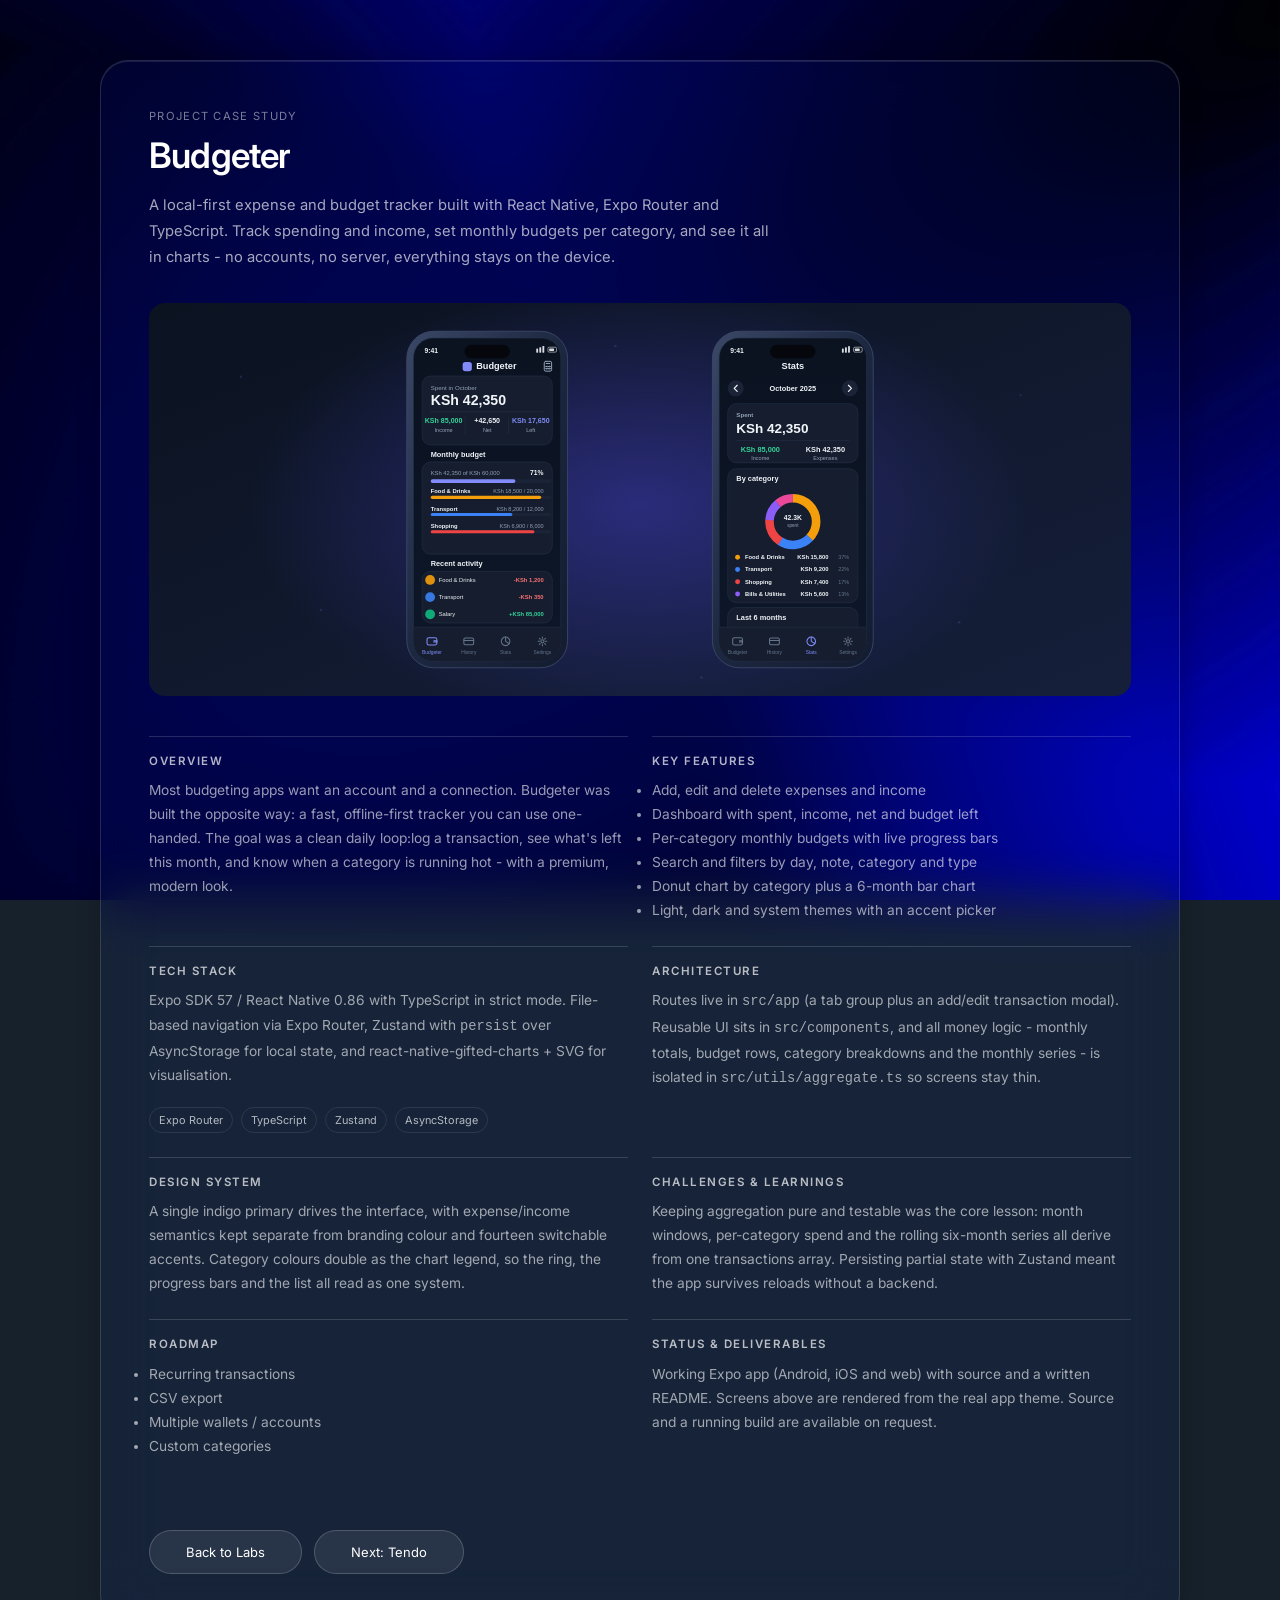
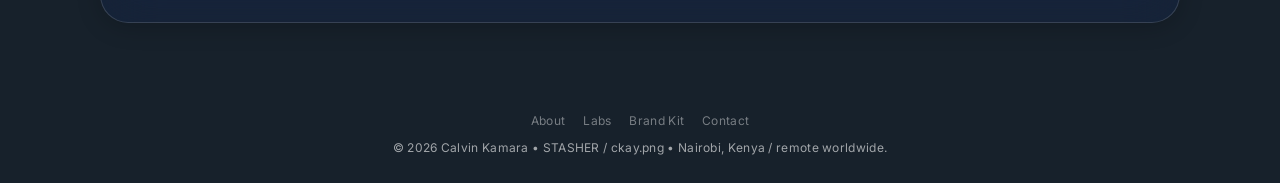
==== commit b37fc927: "added a mascot (stash) and refined the portfolio" ====
--- a/budgeter-case-study.html
+++ b/budgeter-case-study.html
@@ -34,7 +34,9 @@
       }
     </script>
     <title>Budgeter - Expense & Budget Tracker | Calvin Kamara</title>
-    <link rel="icon" type="image/png" href="./IMAGES/Stasher-logo-.webp" />
+    <link rel="icon" type="image/png" sizes="32x32" href="./IMAGES/favicon-32.png" />
+    <link rel="icon" type="image/png" sizes="192x192" href="./IMAGES/favicon-192.png" />
+    <link rel="apple-touch-icon" href="./IMAGES/apple-touch-icon.png" />
     <link rel="stylesheet" href="style.css" />
     <link
       href="https://fonts.googleapis.com/css2?family=Inter:wght@300;400;500;600&display=swap"
@@ -220,6 +222,7 @@
         <div class="footer-links">
           <a href="index.html#about">About</a>
           <a href="index.html#lab">Labs</a>
+          <a href="brand-kit.html">Brand Kit</a>
           <a href="index.html#contact">Contact</a>
         </div>
         <p>
--- a/style.css
+++ b/style.css
@@ -72,13 +72,34 @@
    ══════════════════════════════ */
 header {
   position: fixed;
-  top: -50px;
+  top: 16px;
   left: 30px;
   z-index: 1000;
 }
 
-.logo img {
-  height: 200px;
+.logo {
+  display: flex;
+  align-items: center;
+  gap: 12px;
+}
+
+/* Raccoon mascot — the Stasher mark */
+.logo-mascot {
+  height: 56px;
+  width: auto;
+  display: block;
+  transition: transform 0.25s ease;
+  /* Same colour treatment as the wordmark so both stay in sync */
+  filter: hue-rotate(-22deg) saturate(1.25) brightness(0.9) contrast(1.05);
+}
+
+.logo:hover .logo-mascot {
+  transform: scale(1.06) rotate(-4deg);
+}
+
+/* STASHER wordmark (trimmed asset — no built-in padding) */
+.logo-wordmark {
+  height: 30px;
   width: auto;
   display: block;
   /* Static hue matched to bg6.jpg deep navy blue — cycling removed */
@@ -394,6 +415,94 @@
   flex-wrap: wrap;
   gap: 8px;
   margin-top: 20px;
+}
+
+/* ══════════════════════════════
+   BRAND STORY — mascot + logo rationale
+   ══════════════════════════════ */
+.brand-story {
+  grid-column: 1 / -1;
+  display: grid;
+  grid-template-columns: 220px 1fr;
+  gap: 40px;
+  align-items: center;
+  margin-top: 12px;
+  padding-top: 44px;
+  border-top: 1px solid rgba(255, 255, 255, 0.1);
+}
+
+.brand-story-art {
+  margin: 0;
+  display: flex;
+  flex-direction: column;
+  align-items: center;
+  gap: 14px;
+}
+
+.brand-story-art img {
+  width: 168px;
+  height: auto;
+  display: block;
+  filter: drop-shadow(0 18px 30px rgba(102, 68, 153, 0.35));
+}
+
+.brand-story-art figcaption {
+  font-size: 0.7rem;
+  text-transform: uppercase;
+  letter-spacing: 1.2px;
+  opacity: 0.45;
+  text-align: center;
+}
+
+.brand-story-copy h3 {
+  font-size: 1.5rem;
+  font-weight: 600;
+  letter-spacing: -0.5px;
+  margin-bottom: 14px;
+}
+
+.brand-story-copy p {
+  font-size: 0.92rem;
+  line-height: 1.75;
+  opacity: 0.65;
+  margin-bottom: 14px;
+}
+
+.brand-story-copy p:last-of-type {
+  margin-bottom: 0;
+}
+
+.brand-swatches {
+  display: flex;
+  flex-wrap: wrap;
+  gap: 8px;
+  margin-top: 20px;
+}
+
+.brand-swatch {
+  display: inline-flex;
+  align-items: center;
+  gap: 9px;
+  font-size: 0.75rem;
+  padding: 6px 14px 6px 7px;
+  border-radius: 999px;
+  border: 1px solid rgba(255, 255, 255, 0.14);
+  background: rgba(255, 255, 255, 0.05);
+  white-space: nowrap;
+}
+
+.brand-swatch::before {
+  content: "";
+  width: 16px;
+  height: 16px;
+  border-radius: 50%;
+  background: var(--swatch);
+  border: 1px solid rgba(255, 255, 255, 0.3);
+}
+
+.brand-swatch em {
+  font-style: normal;
+  opacity: 0.45;
 }
 
 .timeline {
@@ -1016,6 +1125,48 @@
   font-size: 0.95rem;
 }
 
+/* Stash waiting for your brief */
+.contact-mascot {
+  display: flex;
+  flex-direction: column;
+  align-items: center;
+  gap: 4px;
+  margin-bottom: 10px;
+}
+
+.contact-mascot img {
+  width: 108px;
+  height: auto;
+  display: block;
+  filter: drop-shadow(0 16px 28px rgba(102, 68, 153, 0.4));
+  animation: stash-float 3.6s ease-in-out infinite;
+}
+
+.contact-mascot-line {
+  margin: 0;
+  font-size: 0.72rem;
+  text-transform: uppercase;
+  letter-spacing: 1.6px;
+  color: #afdde8;
+  opacity: 0.75;
+}
+
+@keyframes stash-float {
+  0%,
+  100% {
+    transform: translateY(0);
+  }
+  50% {
+    transform: translateY(-9px);
+  }
+}
+
+@media (prefers-reduced-motion: reduce) {
+  .contact-mascot img {
+    animation: none;
+  }
+}
+
 .contact-icons {
   display: flex;
   justify-content: center;
@@ -1094,6 +1245,73 @@
   transform: translateY(-2px);
 }
 
+.btn-solid {
+  background: #664499;
+  border-color: #7e5cb4;
+}
+
+.btn-solid:hover {
+  background: #7e5cb4;
+}
+
+/* ══════════════════════════════
+   404
+   ══════════════════════════════ */
+.notfound {
+  min-height: 100vh;
+  display: flex;
+  align-items: center;
+  justify-content: center;
+  padding: 130px 24px 60px;
+}
+
+.notfound-card {
+  width: 100%;
+  max-width: 560px;
+  padding: 56px 48px;
+  border-radius: 28px;
+  text-align: center;
+}
+
+.notfound-mascot {
+  width: 164px;
+  height: auto;
+  display: block;
+  margin: 0 auto 18px;
+  filter: drop-shadow(0 18px 30px rgba(102, 68, 153, 0.4));
+  animation: stash-float 3.6s ease-in-out infinite;
+}
+
+.notfound-code {
+  font-size: 0.72rem;
+  text-transform: uppercase;
+  letter-spacing: 1.6px;
+  color: #afdde8;
+  opacity: 0.75;
+  margin-bottom: 14px;
+}
+
+.notfound-card h1 {
+  font-size: 2.4rem;
+  font-weight: 600;
+  letter-spacing: -1px;
+  margin-bottom: 16px;
+}
+
+.notfound-text {
+  font-size: 0.95rem;
+  line-height: 1.7;
+  opacity: 0.6;
+  margin-bottom: 34px;
+}
+
+.notfound-actions {
+  display: flex;
+  justify-content: center;
+  flex-wrap: wrap;
+  gap: 12px;
+}
+
 /* ══════════════════════════════
    GALLERY / CARDS POLISH
    ══════════════════════════════ */
@@ -1238,6 +1456,21 @@
   }
   .hamburger {
     display: block;
+  }
+
+  /* Compact logo lockup so it never crowds the hamburger */
+  header {
+    top: 14px;
+    left: 16px;
+  }
+  .logo {
+    gap: 8px;
+  }
+  .logo-mascot {
+    height: 42px;
+  }
+  .logo-wordmark {
+    height: 23px;
   }
 
   /* Hero */
@@ -1278,6 +1511,12 @@
     grid-template-columns: 1fr;
     padding: 32px 24px;
     gap: 28px;
+  }
+
+  .brand-story {
+    grid-template-columns: 1fr;
+    gap: 24px;
+    padding-top: 32px;
   }
 
   .section-title-left {
@@ -1718,3 +1957,403 @@
     gap: 14px;
   }
 }
+
+/* ══════════════════════════════
+   BRAND KIT PAGE
+   ══════════════════════════════ */
+.brandkit-logo {
+  position: fixed;
+  top: 16px;
+  left: 30px;
+  z-index: 1000;
+}
+
+.brandkit-back {
+  position: fixed;
+  top: 24px;
+  right: 30px;
+  z-index: 1000;
+  margin: 0;
+}
+
+.brandkit-page {
+  align-items: flex-start;
+  padding: 130px 100px 60px;
+}
+
+.brandkit-card {
+  width: 100%;
+  max-width: 1100px;
+  margin: 0 auto;
+  padding: 56px;
+  border-radius: 28px;
+}
+
+.brandkit-title {
+  font-size: 2.6rem;
+  font-weight: 600;
+  letter-spacing: -1px;
+  line-height: 1.1;
+}
+
+.brandkit-actions {
+  display: flex;
+  flex-wrap: wrap;
+  gap: 12px;
+  margin-top: 26px;
+}
+
+.brandkit-cta {
+  display: inline-block;
+  margin-top: 22px;
+}
+
+.brandkit-block {
+  margin-top: 52px;
+  padding-top: 44px;
+  border-top: 1px solid rgba(255, 255, 255, 0.1);
+}
+
+.brandkit-block h2 {
+  font-size: 1.7rem;
+  font-weight: 600;
+  letter-spacing: -0.6px;
+  margin-bottom: 8px;
+}
+
+.brandkit-label {
+  font-size: 0.7rem;
+  text-transform: uppercase;
+  letter-spacing: 1.5px;
+  opacity: 0.45;
+  margin-bottom: 10px;
+}
+
+.brandkit-note {
+  max-width: 660px;
+  font-size: 0.9rem;
+  line-height: 1.7;
+  opacity: 0.6;
+  margin-bottom: 26px;
+}
+
+.brandkit-copy p {
+  font-size: 0.92rem;
+  line-height: 1.75;
+  opacity: 0.65;
+  margin-bottom: 14px;
+}
+
+/* Mascot stage */
+.brandkit-mascot-grid {
+  display: grid;
+  grid-template-columns: 320px 1fr;
+  gap: 44px;
+  align-items: center;
+}
+
+.brandkit-mascot-stage {
+  margin: 0;
+  padding: 34px;
+  border-radius: 24px;
+  background: rgba(13, 18, 32, 0.62);
+  border: 1px solid rgba(255, 255, 255, 0.12);
+  display: flex;
+  flex-direction: column;
+  align-items: center;
+  gap: 16px;
+}
+
+.brandkit-mascot-stage img {
+  width: 210px;
+  height: auto;
+  display: block;
+  filter: drop-shadow(0 20px 34px rgba(102, 68, 153, 0.4));
+}
+
+.brandkit-mascot-stage figcaption {
+  font-size: 0.7rem;
+  text-transform: uppercase;
+  letter-spacing: 1.3px;
+  opacity: 0.5;
+}
+
+/* Lockups */
+.lockup-grid {
+  display: grid;
+  grid-template-columns: repeat(3, minmax(0, 1fr));
+  gap: 20px;
+  margin-top: 26px;
+}
+
+.lockup-preview {
+  height: 176px;
+  display: flex;
+  align-items: center;
+  justify-content: center;
+  padding: 20px;
+  margin-bottom: 16px;
+  border-radius: 20px;
+  background: rgba(13, 18, 32, 0.62);
+  border: 1px solid rgba(255, 255, 255, 0.12);
+}
+
+.lockup-lockup {
+  display: flex;
+  align-items: center;
+  gap: 14px;
+}
+
+.lockup-mascot {
+  height: 76px;
+  width: auto;
+  display: block;
+}
+
+.lockup-word {
+  height: 34px;
+  width: auto;
+  display: block;
+}
+
+.lockup-mark {
+  height: 116px;
+  width: auto;
+  display: block;
+}
+
+.lockup-wordmark-only {
+  height: 42px;
+  width: auto;
+  display: block;
+}
+
+.lockup-card h3 {
+  font-size: 0.78rem;
+  text-transform: uppercase;
+  letter-spacing: 1.4px;
+  opacity: 0.7;
+  margin-bottom: 8px;
+}
+
+.lockup-card p {
+  font-size: 0.85rem;
+  line-height: 1.7;
+  opacity: 0.6;
+}
+
+/* Palette */
+.palette-grid {
+  display: grid;
+  grid-template-columns: repeat(auto-fit, minmax(230px, 1fr));
+  gap: 16px;
+}
+
+.swatch-card {
+  display: flex;
+  align-items: flex-start;
+  gap: 14px;
+  padding: 16px;
+  border-radius: 18px;
+  background: rgba(13, 18, 32, 0.62);
+  border: 1px solid rgba(255, 255, 255, 0.12);
+}
+
+.swatch-chip {
+  flex: 0 0 auto;
+  width: 46px;
+  height: 46px;
+  border-radius: 13px;
+  background: var(--c);
+  border: 1px solid rgba(255, 255, 255, 0.22);
+}
+
+.swatch-meta h3 {
+  font-size: 0.88rem;
+  font-weight: 600;
+  margin-bottom: 4px;
+}
+
+.swatch-meta code {
+  display: inline-block;
+  font-size: 0.74rem;
+  letter-spacing: 0.5px;
+  color: #afdde8;
+  opacity: 0.9;
+  margin-bottom: 6px;
+}
+
+.swatch-meta p {
+  font-size: 0.78rem;
+  line-height: 1.6;
+  opacity: 0.55;
+}
+
+/* Typography */
+.type-grid {
+  display: grid;
+  grid-template-columns: repeat(2, minmax(0, 1fr));
+  gap: 20px;
+  margin-top: 26px;
+}
+
+.type-card {
+  padding: 22px;
+  border-radius: 18px;
+  background: rgba(13, 18, 32, 0.62);
+  border: 1px solid rgba(255, 255, 255, 0.12);
+}
+
+.type-role {
+  display: block;
+  font-size: 0.68rem;
+  text-transform: uppercase;
+  letter-spacing: 1.4px;
+  opacity: 0.45;
+  margin-bottom: 16px;
+}
+
+.type-sample {
+  margin-bottom: 14px;
+}
+
+.type-sample-logo img {
+  height: 36px;
+  width: auto;
+  display: block;
+}
+
+.type-sample-h {
+  font-size: 1.7rem;
+  font-weight: 600;
+  letter-spacing: -0.6px;
+}
+
+.type-sample-p {
+  font-size: 0.92rem;
+  line-height: 1.75;
+  opacity: 0.75;
+}
+
+.type-sample-label {
+  font-size: 0.72rem;
+  text-transform: uppercase;
+  letter-spacing: 1.5px;
+  opacity: 0.55;
+}
+
+.type-desc {
+  font-size: 0.78rem;
+  line-height: 1.65;
+  opacity: 0.55;
+}
+
+/* Usage rules */
+.rules-grid {
+  display: grid;
+  grid-template-columns: repeat(2, minmax(0, 1fr));
+  gap: 20px;
+  margin-top: 26px;
+}
+
+.rule-col {
+  padding: 24px;
+  border-radius: 18px;
+  background: rgba(13, 18, 32, 0.62);
+  border: 1px solid rgba(255, 255, 255, 0.12);
+}
+
+.rule-col h3 {
+  font-size: 0.78rem;
+  text-transform: uppercase;
+  letter-spacing: 1.5px;
+  margin-bottom: 16px;
+}
+
+.rule-do h3 {
+  color: #afdde8;
+  opacity: 0.9;
+}
+
+.rule-dont h3 {
+  opacity: 0.7;
+}
+
+.rule-col ul {
+  list-style: none;
+}
+
+.rule-col li {
+  position: relative;
+  padding-left: 26px;
+  font-size: 0.85rem;
+  line-height: 1.7;
+  opacity: 0.65;
+  margin-bottom: 10px;
+}
+
+.rule-col li::before {
+  position: absolute;
+  left: 0;
+  top: 0;
+}
+
+.rule-do li::before {
+  content: "\2713";
+  color: #afdde8;
+  opacity: 0.95;
+}
+
+.rule-dont li::before {
+  content: "\2715";
+  color: #ffffff;
+  opacity: 0.5;
+}
+
+/* Brand kit — responsive */
+@media (max-width: 1024px) {
+  .brandkit-page {
+    padding: 130px 40px 50px;
+  }
+  .brandkit-card {
+    padding: 44px 36px;
+  }
+  .brandkit-mascot-grid,
+  .lockup-grid {
+    grid-template-columns: 1fr;
+  }
+  .type-grid,
+  .rules-grid {
+    grid-template-columns: 1fr;
+  }
+}
+
+@media (max-width: 768px) {
+  .brandkit-logo {
+    top: 14px;
+    left: 16px;
+  }
+  .brandkit-back {
+    top: 16px;
+    right: 16px;
+    padding: 9px 18px;
+    font-size: 12px;
+  }
+  .brandkit-page {
+    padding: 96px 20px 40px;
+  }
+  .brandkit-card {
+    padding: 32px 24px;
+  }
+  .brandkit-title {
+    font-size: 2rem;
+  }
+  .brandkit-block {
+    margin-top: 40px;
+    padding-top: 34px;
+  }
+  .brandkit-block h2 {
+    font-size: 1.4rem;
+  }
+}
+
